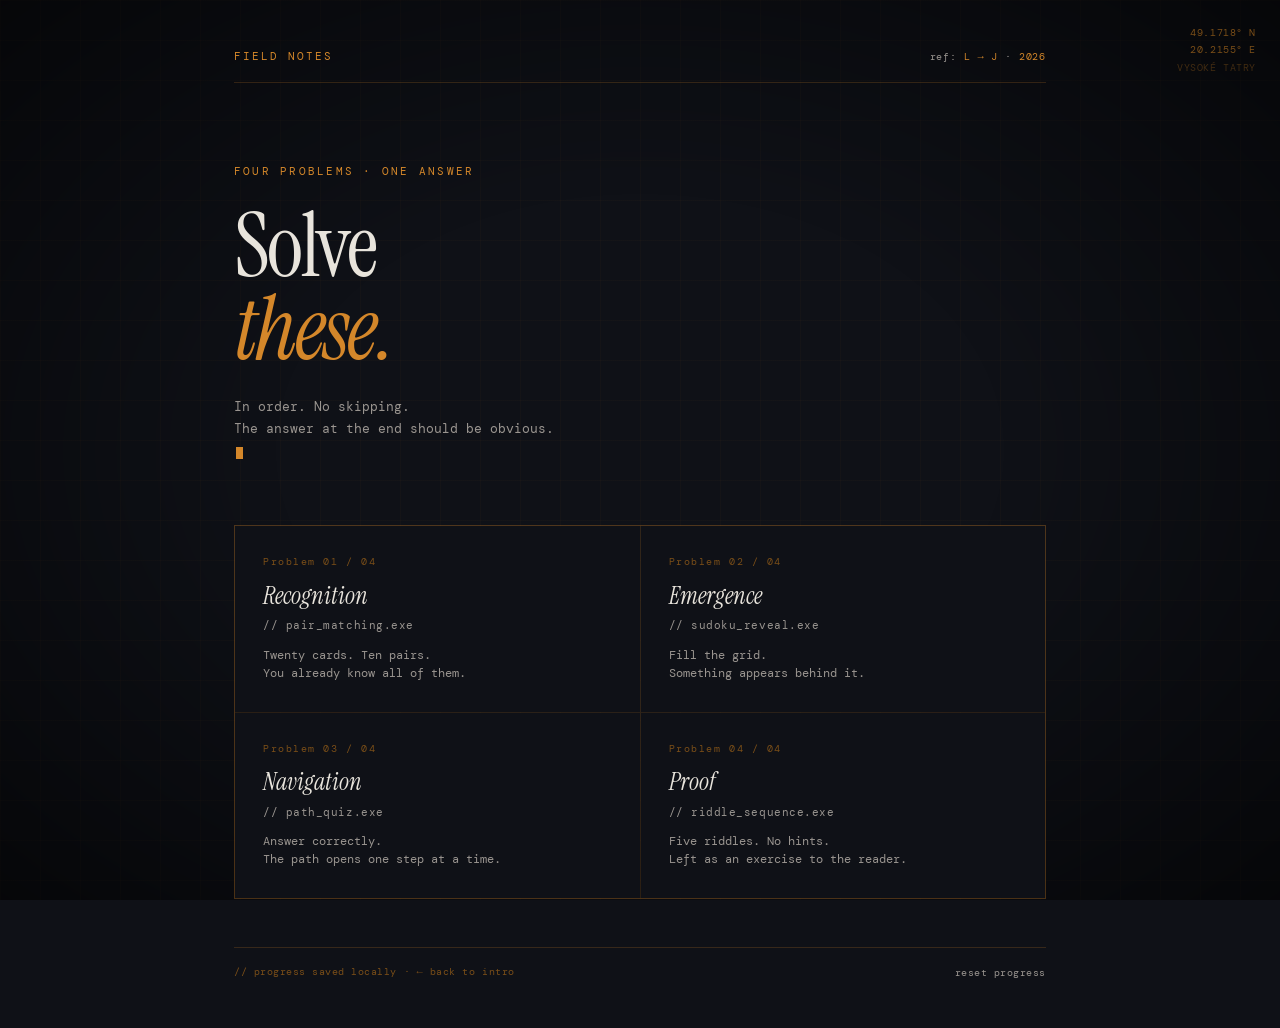
==== index.html @ d06cf768 "initial commit" ====
<!DOCTYPE html>
<html lang="en">
<head>
<meta charset="UTF-8">
<meta name="viewport" content="width=device-width, initial-scale=1.0">
<title>Four Problems</title>
<link rel="stylesheet" href="shared/style.css">
<style>

.landing-wrap {
  min-height: 100vh;
  display: flex;
  flex-direction: column;
  justify-content: center;
  padding: 3rem 1.5rem;
  max-width: 860px;
  margin: 0 auto;
  position: relative;
  z-index: 1;
}

/* Top bar */
.top-bar {
  display: flex;
  justify-content: space-between;
  align-items: center;
  margin-bottom: 5rem;
  padding-bottom: 1rem;
  border-bottom: var(--border);
  animation: fadeUp 0.5s ease both;
}
.top-bar .ref {
  font-size: 0.65rem;
  color: var(--chalk-dim);
  letter-spacing: 0.08em;
}
.top-bar .ref span { color: var(--amber); }

/* Hero */
.hero {
  margin-bottom: 4rem;
}
.hero .problem-count {
  font-size: 0.7rem;
  letter-spacing: 0.2em;
  color: var(--amber);
  text-transform: uppercase;
  margin-bottom: 1.5rem;
  animation: fadeUp 0.5s ease 0.1s both;
}
.hero h1 {
  font-size: clamp(3rem, 8vw, 5.5rem);
  line-height: 0.95;
  letter-spacing: -0.03em;
  margin-bottom: 1.5rem;
  animation: fadeUp 0.6s ease 0.15s both;
}
.hero h1 em {
  font-style: italic;
  color: var(--amber);
}
.hero .subhead {
  font-family: var(--font-mono);
  font-size: 0.8rem;
  color: var(--chalk-dim);
  max-width: 44ch;
  line-height: 1.7;
  animation: fadeUp 0.6s ease 0.2s both;
}
.hero .subhead .cursor {
  display: inline-block;
  width: 7px;
  height: 0.9em;
  background: var(--amber);
  margin-left: 2px;
  vertical-align: text-bottom;
  animation: blink 1s step-end infinite;
}

/* Problem list */
.problems {
  display: grid;
  grid-template-columns: repeat(2, 1fr);
  gap: 1px;
  background: rgba(212, 135, 42, 0.15);
  border: var(--border);
  animation: fadeUp 0.6s ease 0.3s both;
}
@media (max-width: 560px) {
  .problems { grid-template-columns: 1fr; }
}

.problem {
  background: var(--slate);
  padding: 1.75rem;
  text-decoration: none;
  color: inherit;
  transition: background 0.2s ease;
  position: relative;
  overflow: hidden;
  display: block;
}
.problem:hover {
  background: var(--slate-2);
}
.problem::before {
  content: "";
  position: absolute;
  left: 0; top: 0; bottom: 0;
  width: 2px;
  background: var(--amber);
  transform: scaleY(0);
  transform-origin: bottom;
  transition: transform 0.3s ease;
}
.problem:hover::before { transform: scaleY(1); }

.problem.done::after {
  content: "✓";
  position: absolute;
  top: 1.25rem;
  right: 1.25rem;
  color: var(--amber);
  font-family: var(--font-mono);
  font-size: 0.8rem;
}

.problem-num {
  font-family: var(--font-mono);
  font-size: 0.65rem;
  color: var(--amber-dim);
  letter-spacing: 0.15em;
  margin-bottom: 0.75rem;
}
.problem-title {
  font-family: var(--font-serif);
  font-size: 1.5rem;
  font-style: italic;
  margin-bottom: 0.5rem;
  line-height: 1.1;
}
.problem-type {
  font-family: var(--font-mono);
  font-size: 0.68rem;
  color: var(--chalk-dim);
  letter-spacing: 0.05em;
  margin-bottom: 0.75rem;
}
.problem-desc {
  font-family: var(--font-mono);
  font-size: 0.72rem;
  color: var(--chalk-dim);
  line-height: 1.6;
}

/* Footer */
.landing-footer {
  margin-top: 3rem;
  display: flex;
  justify-content: space-between;
  align-items: center;
  padding-top: 1rem;
  border-top: var(--border);
  animation: fadeUp 0.6s ease 0.4s both;
}
.landing-footer .note {
  font-size: 0.65rem;
  color: var(--amber-dim);
  letter-spacing: 0.05em;
}
.landing-footer button {
  background: none;
  border: none;
  color: var(--chalk-dim);
  font-family: var(--font-mono);
  font-size: 0.65rem;
  cursor: pointer;
  letter-spacing: 0.05em;
  transition: color 0.2s;
}
.landing-footer button:hover { color: var(--chalk); }

/* Coordinates top right */
.coord-display {
  position: fixed;
  top: 1.5rem;
  right: 1.5rem;
  font-family: var(--font-mono);
  font-size: 0.6rem;
  color: var(--amber-dim);
  letter-spacing: 0.06em;
  z-index: 10;
  line-height: 1.8;
  text-align: right;
}

</style>
</head>
<body>

<div class="coord-display">
  49.1718° N<br>
  20.2155° E<br>
  <span style="color: var(--amber-dim); opacity: 0.5;">VYSOKÉ TATRY</span>
</div>

<div class="landing-wrap">

  <div class="top-bar">
    <div class="label">Field Notes</div>
    <div class="ref">ref: <span>L → J</span> · <span id="date-ref"></span></div>
  </div>

  <div class="hero">
    <div class="problem-count">Four problems · one answer</div>
    <h1>Solve<br><em>these.</em></h1>
    <p class="subhead">
      In order. No skipping.<br>
      The answer at the end should be obvious.<br>
      <span class="cursor"></span>
    </p>
  </div>

  <div class="problems">
    <a class="problem" href="level1/index.html" data-level="1">
      <div class="problem-num">Problem 01 / 04</div>
      <div class="problem-title">Recognition</div>
      <div class="problem-type">// pair_matching.exe</div>
      <div class="problem-desc">Twenty cards. Ten pairs.<br>You already know all of them.</div>
    </a>
    <a class="problem" href="level2/index.html" data-level="2">
      <div class="problem-num">Problem 02 / 04</div>
      <div class="problem-title">Emergence</div>
      <div class="problem-type">// sudoku_reveal.exe</div>
      <div class="problem-desc">Fill the grid.<br>Something appears behind it.</div>
    </a>
    <a class="problem" href="level3/index.html" data-level="3">
      <div class="problem-num">Problem 03 / 04</div>
      <div class="problem-title">Navigation</div>
      <div class="problem-type">// path_quiz.exe</div>
      <div class="problem-desc">Answer correctly.<br>The path opens one step at a time.</div>
    </a>
    <a class="problem" href="level4/index.html" data-level="4">
      <div class="problem-num">Problem 04 / 04</div>
      <div class="problem-title">Proof</div>
      <div class="problem-type">// riddle_sequence.exe</div>
      <div class="problem-desc">Five riddles. No hints.<br>Left as an exercise to the reader.</div>
    </a>
  </div>

  <div class="landing-footer">
    <div class="note">// progress saved locally · <a href="intro.html" style="color:var(--amber-dim);text-decoration:none;letter-spacing:0.05em">← back to intro</a></div>
    <button id="reset">reset progress</button>
  </div>

</div>

<script src="shared/utils.js"></script>
<script>
  // Date ref
  document.getElementById('date-ref').textContent =
    new Date().getFullYear();

  // Mark completed
  const p = Progress.get();
  document.querySelectorAll('.problem').forEach(el => {
    if (p[`level${el.dataset.level}`]) el.classList.add('done');
  });

  document.getElementById('reset').addEventListener('click', () => {
    if (confirm('clear all progress?')) {
      Progress.reset();
      location.reload();
    }
  });

  // Ambient music
  // No music on index — each level has its own song
</script>

</body>
</html>
---- shared/style.css ----
/* =====================================================
   FIELD NOTES — shared stylesheet
   Aesthetic: physicist's field notebook × climbing topo
   Dark slate · chalk white · amber accent · monospace
   ===================================================== */

@import url('https://fonts.googleapis.com/css2?family=DM+Mono:ital,wght@0,300;0,400;0,500;1,300;1,400&family=Instrument+Serif:ital@0;1&family=DM+Sans:wght@300;400;500&display=swap');

:root {
  --slate:      #0f1117;
  --slate-2:    #161b27;
  --slate-3:    #1e2535;
  --chalk:      #e8e4dc;
  --chalk-dim:  #9a9590;
  --amber:      #d4872a;
  --amber-soft: #e8a84a;
  --amber-dim:  #7a4e18;
  --red:        #c0392b;
  --green:      #2ecc71;

  --font-mono:    'DM Mono', 'Courier New', monospace;
  --font-serif:   'Instrument Serif', Georgia, serif;
  --font-sans:    'DM Sans', system-ui, sans-serif;

  --radius: 2px;
  --border: 1px solid rgba(212, 135, 42, 0.2);
}

*, *::before, *::after { box-sizing: border-box; margin: 0; padding: 0; }

html { scroll-behavior: smooth; }

body {
  background: var(--slate);
  color: var(--chalk);
  font-family: var(--font-mono);
  font-size: 14px;
  line-height: 1.6;
  min-height: 100vh;
  -webkit-font-smoothing: antialiased;
  overflow-x: hidden;
}

/* Subtle grid overlay — like graph paper */
body::before {
  content: "";
  position: fixed;
  inset: 0;
  background-image:
    linear-gradient(rgba(212, 135, 42, 0.03) 1px, transparent 1px),
    linear-gradient(90deg, rgba(212, 135, 42, 0.03) 1px, transparent 1px);
  background-size: 40px 40px;
  pointer-events: none;
  z-index: 0;
}

/* Vignette */
body::after {
  content: "";
  position: fixed;
  inset: 0;
  background: radial-gradient(ellipse at center, transparent 40%, rgba(0,0,0,0.6) 100%);
  pointer-events: none;
  z-index: 0;
}

.page {
  position: relative;
  z-index: 1;
  max-width: 900px;
  margin: 0 auto;
  padding: 2.5rem 1.5rem 5rem;
}

/* ── Typography ── */
h1, h2, h3 {
  font-family: var(--font-serif);
  font-weight: 400;
  color: var(--chalk);
  letter-spacing: -0.01em;
}

.mono { font-family: var(--font-mono); }
.serif { font-family: var(--font-serif); }

.label {
  font-family: var(--font-mono);
  font-size: 0.7rem;
  letter-spacing: 0.18em;
  text-transform: uppercase;
  color: var(--amber);
}

/* ── Back link ── */
.back-link {
  display: inline-block;
  font-family: var(--font-mono);
  font-size: 0.75rem;
  color: var(--chalk-dim);
  text-decoration: none;
  letter-spacing: 0.05em;
  margin-bottom: 2rem;
  transition: color 0.2s;
}
.back-link::before { content: "← "; color: var(--amber); }
.back-link:hover { color: var(--chalk); }

/* ── Page header ── */
.page-header {
  margin-bottom: 2.5rem;
  padding-bottom: 1.5rem;
  border-bottom: var(--border);
  display: flex;
  align-items: flex-end;
  justify-content: space-between;
  gap: 1rem;
}
.page-header h1 {
  font-size: clamp(1.8rem, 4vw, 2.6rem);
  font-style: italic;
  line-height: 1;
}
.page-header .meta {
  font-family: var(--font-mono);
  font-size: 0.7rem;
  color: var(--chalk-dim);
  text-align: right;
  line-height: 1.8;
}

/* ── Status bar ── */
.status-bar {
  display: flex;
  gap: 2rem;
  font-family: var(--font-mono);
  font-size: 0.75rem;
  color: var(--chalk-dim);
  margin-bottom: 2rem;
  padding: 0.75rem 1rem;
  background: var(--slate-2);
  border: var(--border);
  letter-spacing: 0.05em;
}
.status-bar strong {
  color: var(--amber);
  font-weight: 500;
}

/* ── Buttons ── */
.btn {
  display: inline-block;
  font-family: var(--font-mono);
  font-size: 0.75rem;
  letter-spacing: 0.1em;
  text-transform: uppercase;
  padding: 0.65rem 1.25rem;
  background: transparent;
  border: 1px solid var(--amber);
  color: var(--amber);
  cursor: pointer;
  text-decoration: none;
  transition: all 0.2s ease;
  border-radius: var(--radius);
}
.btn:hover {
  background: var(--amber);
  color: var(--slate);
}
.btn-solid {
  background: var(--amber);
  color: var(--slate);
}
.btn-solid:hover {
  background: var(--amber-soft);
}
.btn-ghost {
  border-color: rgba(232, 228, 220, 0.2);
  color: var(--chalk-dim);
}
.btn-ghost:hover {
  border-color: var(--chalk-dim);
  color: var(--chalk);
  background: transparent;
}

/* ── Final reveal overlay ── */
.reveal-overlay {
  position: fixed;
  inset: 0;
  background: rgba(10, 12, 18, 0.97);
  display: flex;
  align-items: center;
  justify-content: center;
  flex-direction: column;
  padding: 2rem;
  z-index: 999;
  opacity: 0;
  pointer-events: none;
  transition: opacity 0.8s ease;
}
.reveal-overlay.visible {
  opacity: 1;
  pointer-events: auto;
}
.reveal-overlay .reveal-frame {
  position: relative;
  max-width: min(560px, 85vw);
  animation: revealIn 1.4s cubic-bezier(0.16, 1, 0.3, 1) 0.4s both;
}
.reveal-overlay img {
  width: 100%;
  display: block;
  border: 1px solid var(--amber-dim);
  box-shadow: 0 0 0 4px var(--slate), 0 0 0 5px var(--amber-dim), 0 40px 80px rgba(0,0,0,0.8);
}
.reveal-overlay .reveal-text {
  color: var(--chalk);
  font-family: var(--font-serif);
  font-style: italic;
  font-size: clamp(1.1rem, 2.5vw, 1.5rem);
  margin-top: 2rem;
  text-align: center;
  animation: revealIn 1s ease 1.2s both;
  max-width: 50ch;
}
.reveal-overlay .reveal-sub {
  color: var(--chalk-dim);
  font-family: var(--font-mono);
  font-size: 0.7rem;
  letter-spacing: 0.1em;
  margin-top: 0.5rem;
  text-align: center;
  animation: revealIn 1s ease 1.6s both;
}
.reveal-overlay .btn {
  margin-top: 2rem;
  animation: revealIn 1s ease 2s both;
}

@keyframes revealIn {
  from { opacity: 0; transform: translateY(16px); }
  to   { opacity: 1; transform: translateY(0); }
}

/* ── Scanline texture on images ── */
.scanlines {
  position: relative;
}
.scanlines::after {
  content: "";
  position: absolute;
  inset: 0;
  background: repeating-linear-gradient(
    0deg,
    transparent,
    transparent 2px,
    rgba(0,0,0,0.08) 2px,
    rgba(0,0,0,0.08) 4px
  );
  pointer-events: none;
}

/* ── Coordinate corner decoration ── */
.coords {
  font-family: var(--font-mono);
  font-size: 0.65rem;
  color: var(--amber-dim);
  letter-spacing: 0.05em;
}

/* ── Animations ── */
@keyframes fadeUp {
  from { opacity: 0; transform: translateY(12px); }
  to   { opacity: 1; transform: translateY(0); }
}
@keyframes pulse {
  0%, 100% { opacity: 1; }
  50% { opacity: 0.4; }
}
@keyframes blink {
  0%, 100% { opacity: 1; }
  50% { opacity: 0; }
}

.animate-in {
  animation: fadeUp 0.6s ease both;
}
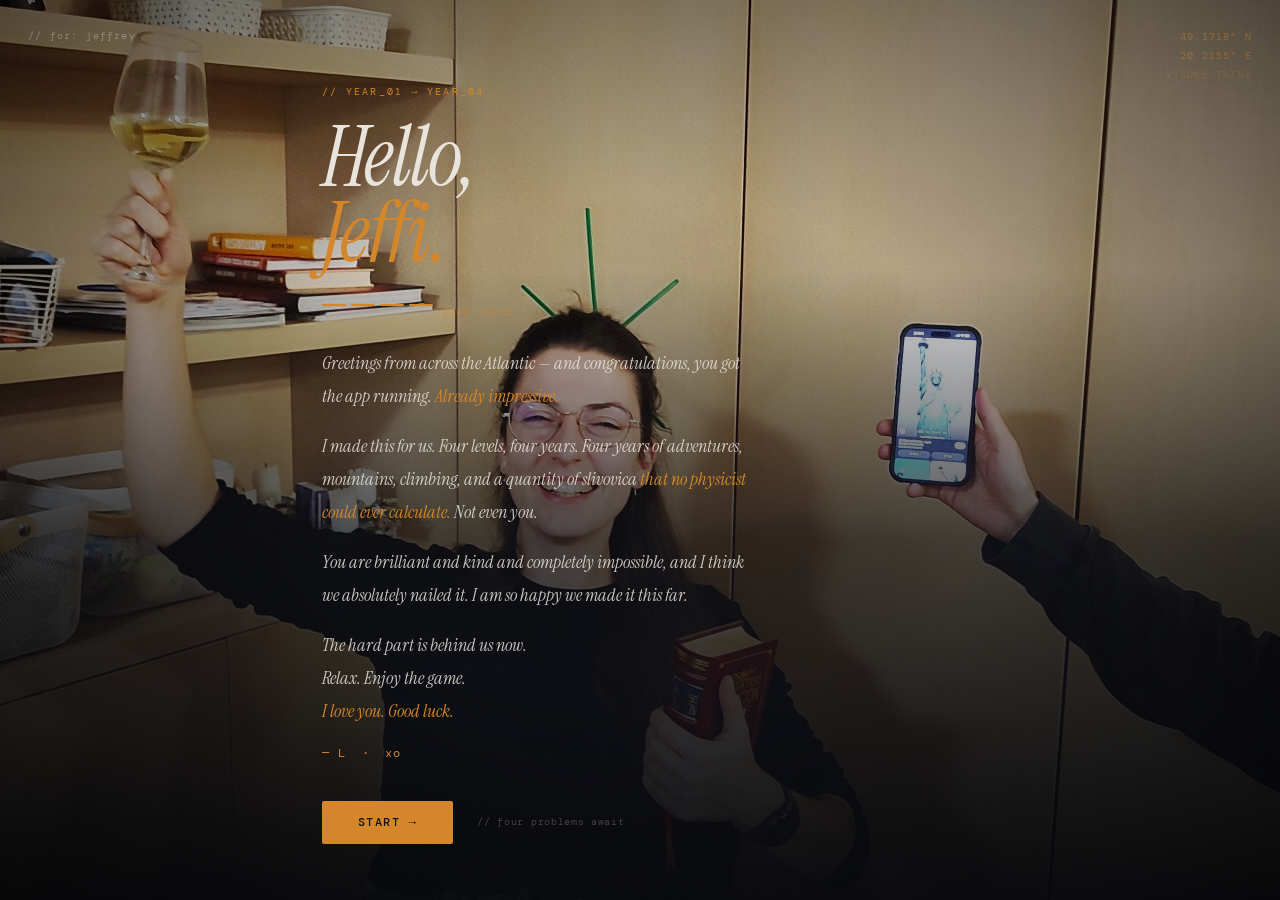
==== commit 3a21b942: "name change for index" ====
--- a/index.html
+++ b/index.html
@@ -3,279 +3,290 @@
 <head>
 <meta charset="UTF-8">
 <meta name="viewport" content="width=device-width, initial-scale=1.0">
-<title>Four Problems</title>
+<title>Hello, Jeffi.</title>
 <link rel="stylesheet" href="shared/style.css">
 <style>
 
-.landing-wrap {
+* { margin: 0; padding: 0; box-sizing: border-box; }
+
+.intro-bg {
+  position: fixed;
+  inset: 0;
+  background-image: url('pictures/intro.jpg');
+  background-size: cover;
+  background-position: center top;
+  z-index: 0;
+}
+
+/* Gradient — heavier at bottom so text reads, lighter at top so face shows */
+.intro-bg::before {
+  content: "";
+  position: absolute;
+  inset: 0;
+  background:
+    linear-gradient(
+      to bottom,
+      rgba(10, 12, 18, 0.1)  0%,
+      rgba(10, 12, 18, 0.15) 30%,
+      rgba(10, 12, 18, 0.72) 60%,
+      rgba(10, 12, 18, 0.97) 100%
+    );
+}
+
+/* Grain */
+.intro-bg::after {
+  content: "";
+  position: absolute;
+  inset: 0;
+  opacity: 0.5;
+  background-image: url("data:image/svg+xml;utf8,<svg xmlns='http://www.w3.org/2000/svg' width='200' height='200'><filter id='n'><feTurbulence type='fractalNoise' baseFrequency='0.75' stitchTiles='stitch'/><feColorMatrix type='saturate' values='0'/></filter><rect width='100%' height='100%' filter='url(%23n)' opacity='0.05'/></svg>");
+  pointer-events: none;
+}
+
+/* Corner labels */
+.corner-label {
+  position: fixed;
+  font-family: var(--font-mono);
+  font-size: 0.62rem;
+  color: rgba(232, 228, 220, 0.35);
+  letter-spacing: 0.12em;
+  z-index: 2;
+  animation: fadeUp 1.2s ease 0.5s both;
+}
+.corner-tl { top: 1.75rem; left: 1.75rem; }
+.corner-tr {
+  top: 1.75rem; right: 1.75rem;
+  text-align: right;
+  color: rgba(212, 135, 42, 0.45);
+  line-height: 1.9;
+}
+
+/* Main content — anchored to bottom */
+.intro-content {
+  position: relative;
+  z-index: 1;
   min-height: 100vh;
   display: flex;
   flex-direction: column;
-  justify-content: center;
-  padding: 3rem 1.5rem;
-  max-width: 860px;
+  justify-content: flex-end;
+  padding: 2rem 2rem 3.5rem;
+  max-width: 700px;
   margin: 0 auto;
-  position: relative;
-  z-index: 1;
-}
-
-/* Top bar */
-.top-bar {
+  width: 100%;
+}
+
+.intro-tag {
+  font-family: var(--font-mono);
+  font-size: 0.65rem;
+  color: var(--amber);
+  letter-spacing: 0.2em;
+  text-transform: uppercase;
+  margin-bottom: 1.1rem;
+  animation: fadeUp 0.8s ease 0.7s both;
+}
+
+.intro-name {
+  font-family: var(--font-serif);
+  font-style: italic;
+  font-size: clamp(2.8rem, 9vw, 5.2rem);
+  line-height: 0.92;
+  letter-spacing: -0.02em;
+  color: var(--chalk);
+  margin-bottom: 2rem;
+  animation: fadeUp 0.85s ease 0.8s both;
+}
+.intro-name em {
+  color: var(--amber);
+  font-style: italic;
+}
+
+/* Four year markers */
+.year-marks {
   display: flex;
-  justify-content: space-between;
+  gap: 5px;
+  margin-bottom: 1.75rem;
+  animation: fadeUp 0.8s ease 0.9s both;
+}
+.year-mark {
+  height: 2px;
+  width: 24px;
+  background: var(--amber);
+  border-radius: 2px;
+  opacity: 0;
+  transform: scaleX(0);
+  transform-origin: left;
+  animation: markIn 0.5s cubic-bezier(0.4, 0, 0.2, 1) both;
+}
+.year-mark:nth-child(1) { animation-delay: 1.1s; }
+.year-mark:nth-child(2) { animation-delay: 1.3s; }
+.year-mark:nth-child(3) { animation-delay: 1.5s; }
+.year-mark:nth-child(4) { animation-delay: 1.7s; }
+.year-mark-label {
+  font-family: var(--font-mono);
+  font-size: 0.6rem;
+  color: rgba(212, 135, 42, 0.5);
+  letter-spacing: 0.1em;
+  align-self: center;
+  margin-left: 4px;
+  opacity: 0;
+  animation: fadeUp 0.5s ease 2s both;
+}
+
+@keyframes markIn {
+  from { opacity: 0; transform: scaleX(0); }
+  to   { opacity: 1; transform: scaleX(1); }
+}
+
+/* The letter */
+.intro-letter {
+  font-family: var(--font-serif);
+  font-style: italic;
+  font-size: clamp(0.98rem, 2vw, 1.15rem);
+  color: rgba(232, 228, 220, 0.85);
+  line-height: 1.8;
+  margin-bottom: 2.25rem;
+  max-width: 54ch;
+  animation: fadeUp 0.9s ease 1s both;
+}
+.intro-letter p + p { margin-top: 0.9em; }
+.intro-letter .accent { color: var(--amber); font-style: italic; }
+.intro-letter .signed {
+  display: block;
+  margin-top: 1.4em;
+  font-family: var(--font-mono);
+  font-style: normal;
+  font-size: 0.72rem;
+  letter-spacing: 0.08em;
+  color: var(--amber);
+}
+
+/* CTA row */
+.intro-cta {
+  display: flex;
   align-items: center;
-  margin-bottom: 5rem;
-  padding-bottom: 1rem;
-  border-bottom: var(--border);
-  animation: fadeUp 0.5s ease both;
-}
-.top-bar .ref {
-  font-size: 0.65rem;
-  color: var(--chalk-dim);
-  letter-spacing: 0.08em;
-}
-.top-bar .ref span { color: var(--amber); }
-
-/* Hero */
-.hero {
-  margin-bottom: 4rem;
-}
-.hero .problem-count {
-  font-size: 0.7rem;
-  letter-spacing: 0.2em;
-  color: var(--amber);
+  gap: 1.5rem;
+  animation: fadeUp 0.9s ease 1.3s both;
+}
+
+.btn-start {
+  font-family: var(--font-mono);
+  font-size: 0.75rem;
+  letter-spacing: 0.12em;
   text-transform: uppercase;
-  margin-bottom: 1.5rem;
-  animation: fadeUp 0.5s ease 0.1s both;
-}
-.hero h1 {
-  font-size: clamp(3rem, 8vw, 5.5rem);
-  line-height: 0.95;
-  letter-spacing: -0.03em;
-  margin-bottom: 1.5rem;
-  animation: fadeUp 0.6s ease 0.15s both;
-}
-.hero h1 em {
-  font-style: italic;
-  color: var(--amber);
-}
-.hero .subhead {
-  font-family: var(--font-mono);
-  font-size: 0.8rem;
-  color: var(--chalk-dim);
-  max-width: 44ch;
-  line-height: 1.7;
-  animation: fadeUp 0.6s ease 0.2s both;
-}
-.hero .subhead .cursor {
-  display: inline-block;
-  width: 7px;
-  height: 0.9em;
+  padding: 0.85rem 2.25rem;
   background: var(--amber);
-  margin-left: 2px;
-  vertical-align: text-bottom;
-  animation: blink 1s step-end infinite;
-}
-
-/* Problem list */
-.problems {
-  display: grid;
-  grid-template-columns: repeat(2, 1fr);
-  gap: 1px;
-  background: rgba(212, 135, 42, 0.15);
-  border: var(--border);
-  animation: fadeUp 0.6s ease 0.3s both;
-}
-@media (max-width: 560px) {
-  .problems { grid-template-columns: 1fr; }
-}
-
-.problem {
+  border: none;
+  color: var(--slate);
+  cursor: pointer;
+  transition: all 0.25s ease;
+  border-radius: 2px;
+  font-weight: 500;
+}
+.btn-start:hover {
+  background: var(--amber-soft);
+  transform: translateY(-2px);
+  box-shadow: 0 10px 28px rgba(212, 135, 42, 0.35);
+}
+.btn-start:active { transform: translateY(0); }
+
+.cta-sub {
+  font-family: var(--font-mono);
+  font-size: 0.62rem;
+  color: rgba(232, 228, 220, 0.25);
+  letter-spacing: 0.07em;
+}
+
+/* Full-screen fade transition */
+.fade-cover {
+  position: fixed;
+  inset: 0;
   background: var(--slate);
-  padding: 1.75rem;
-  text-decoration: none;
-  color: inherit;
-  transition: background 0.2s ease;
-  position: relative;
-  overflow: hidden;
-  display: block;
-}
-.problem:hover {
-  background: var(--slate-2);
-}
-.problem::before {
-  content: "";
-  position: absolute;
-  left: 0; top: 0; bottom: 0;
-  width: 2px;
-  background: var(--amber);
-  transform: scaleY(0);
-  transform-origin: bottom;
-  transition: transform 0.3s ease;
-}
-.problem:hover::before { transform: scaleY(1); }
-
-.problem.done::after {
-  content: "✓";
-  position: absolute;
-  top: 1.25rem;
-  right: 1.25rem;
-  color: var(--amber);
-  font-family: var(--font-mono);
-  font-size: 0.8rem;
-}
-
-.problem-num {
-  font-family: var(--font-mono);
-  font-size: 0.65rem;
-  color: var(--amber-dim);
-  letter-spacing: 0.15em;
-  margin-bottom: 0.75rem;
-}
-.problem-title {
-  font-family: var(--font-serif);
-  font-size: 1.5rem;
-  font-style: italic;
-  margin-bottom: 0.5rem;
-  line-height: 1.1;
-}
-.problem-type {
-  font-family: var(--font-mono);
-  font-size: 0.68rem;
-  color: var(--chalk-dim);
-  letter-spacing: 0.05em;
-  margin-bottom: 0.75rem;
-}
-.problem-desc {
-  font-family: var(--font-mono);
-  font-size: 0.72rem;
-  color: var(--chalk-dim);
-  line-height: 1.6;
-}
-
-/* Footer */
-.landing-footer {
-  margin-top: 3rem;
-  display: flex;
-  justify-content: space-between;
-  align-items: center;
-  padding-top: 1rem;
-  border-top: var(--border);
-  animation: fadeUp 0.6s ease 0.4s both;
-}
-.landing-footer .note {
-  font-size: 0.65rem;
-  color: var(--amber-dim);
-  letter-spacing: 0.05em;
-}
-.landing-footer button {
-  background: none;
-  border: none;
-  color: var(--chalk-dim);
-  font-family: var(--font-mono);
-  font-size: 0.65rem;
-  cursor: pointer;
-  letter-spacing: 0.05em;
-  transition: color 0.2s;
-}
-.landing-footer button:hover { color: var(--chalk); }
-
-/* Coordinates top right */
-.coord-display {
-  position: fixed;
-  top: 1.5rem;
-  right: 1.5rem;
-  font-family: var(--font-mono);
-  font-size: 0.6rem;
-  color: var(--amber-dim);
-  letter-spacing: 0.06em;
-  z-index: 10;
-  line-height: 1.8;
-  text-align: right;
+  z-index: 200;
+  opacity: 0;
+  pointer-events: none;
+  transition: opacity 0.65s ease;
+}
+.fade-cover.active {
+  opacity: 1;
+  pointer-events: all;
 }
 
 </style>
 </head>
 <body>
 
-<div class="coord-display">
+<div class="intro-bg"></div>
+
+<div class="corner-label corner-tl">// for: jeffrey</div>
+<div class="corner-label corner-tr">
   49.1718° N<br>
   20.2155° E<br>
-  <span style="color: var(--amber-dim); opacity: 0.5;">VYSOKÉ TATRY</span>
+  <span style="opacity:0.5">VYSOKÉ TATRY</span>
 </div>
 
-<div class="landing-wrap">
-
-  <div class="top-bar">
-    <div class="label">Field Notes</div>
-    <div class="ref">ref: <span>L → J</span> · <span id="date-ref"></span></div>
+<div class="intro-content">
+
+  <div class="intro-tag">// year_01 → year_04</div>
+
+  <h1 class="intro-name">
+    Hello,<br><em>Jeffi.</em>
+  </h1>
+
+  <div class="year-marks">
+    <div class="year-mark"></div>
+    <div class="year-mark"></div>
+    <div class="year-mark"></div>
+    <div class="year-mark"></div>
+    <span class="year-mark-label">four years</span>
   </div>
 
-  <div class="hero">
-    <div class="problem-count">Four problems · one answer</div>
-    <h1>Solve<br><em>these.</em></h1>
-    <p class="subhead">
-      In order. No skipping.<br>
-      The answer at the end should be obvious.<br>
-      <span class="cursor"></span>
-    </p>
+  <div class="intro-letter">
+    <p>
+      Greetings from across the Atlantic —
+      and congratulations, you got the app running.
+      <span class="accent">Already impressive.</span>
+    </p>
+    <p>
+      I made this for us. Four levels, four years.
+      Four years of adventures, mountains, climbing,
+      and a quantity of slivovica
+      <span class="accent">that no physicist could ever calculate.</span>
+      Not even you.
+    </p>
+    <p>
+      You are brilliant and kind and completely impossible,
+      and I think we absolutely nailed it.
+      I am so happy we made it this far.
+    </p>
+    <p>
+      The hard part is behind us now.<br>
+      Relax. Enjoy the game.<br>
+      <span class="accent">I love you. Good luck.</span>
+    </p>
+    <span class="signed">— L &nbsp;·&nbsp; xo</span>
   </div>
 
-  <div class="problems">
-    <a class="problem" href="level1/index.html" data-level="1">
-      <div class="problem-num">Problem 01 / 04</div>
-      <div class="problem-title">Recognition</div>
-      <div class="problem-type">// pair_matching.exe</div>
-      <div class="problem-desc">Twenty cards. Ten pairs.<br>You already know all of them.</div>
-    </a>
-    <a class="problem" href="level2/index.html" data-level="2">
-      <div class="problem-num">Problem 02 / 04</div>
-      <div class="problem-title">Emergence</div>
-      <div class="problem-type">// sudoku_reveal.exe</div>
-      <div class="problem-desc">Fill the grid.<br>Something appears behind it.</div>
-    </a>
-    <a class="problem" href="level3/index.html" data-level="3">
-      <div class="problem-num">Problem 03 / 04</div>
-      <div class="problem-title">Navigation</div>
-      <div class="problem-type">// path_quiz.exe</div>
-      <div class="problem-desc">Answer correctly.<br>The path opens one step at a time.</div>
-    </a>
-    <a class="problem" href="level4/index.html" data-level="4">
-      <div class="problem-num">Problem 04 / 04</div>
-      <div class="problem-title">Proof</div>
-      <div class="problem-type">// riddle_sequence.exe</div>
-      <div class="problem-desc">Five riddles. No hints.<br>Left as an exercise to the reader.</div>
-    </a>
+  <div class="intro-cta">
+    <button class="btn-start" id="start-btn">start →</button>
+    <span class="cta-sub">// four problems await</span>
   </div>
 
-  <div class="landing-footer">
-    <div class="note">// progress saved locally · <a href="intro.html" style="color:var(--amber-dim);text-decoration:none;letter-spacing:0.05em">← back to intro</a></div>
-    <button id="reset">reset progress</button>
-  </div>
-
 </div>
+
+<div class="fade-cover" id="fade"></div>
 
 <script src="shared/utils.js"></script>
 <script>
-  // Date ref
-  document.getElementById('date-ref').textContent =
-    new Date().getFullYear();
-
-  // Mark completed
-  const p = Progress.get();
-  document.querySelectorAll('.problem').forEach(el => {
-    if (p[`level${el.dataset.level}`]) el.classList.add('done');
+  // Music is optional — missing files won't break anything
+  try { initMusic('shared/music-intro.mp3'); } catch(e) {}
+
+  document.getElementById('start-btn').addEventListener('click', function() {
+    var fade = document.getElementById('fade');
+    fade.classList.add('active');
+    setTimeout(function() {
+      window.location.href = 'index.html';
+    }, 680);
   });
-
-  document.getElementById('reset').addEventListener('click', () => {
-    if (confirm('clear all progress?')) {
-      Progress.reset();
-      location.reload();
-    }
-  });
-
-  // Ambient music
-  // No music on index — each level has its own song
 </script>
 
 </body>
